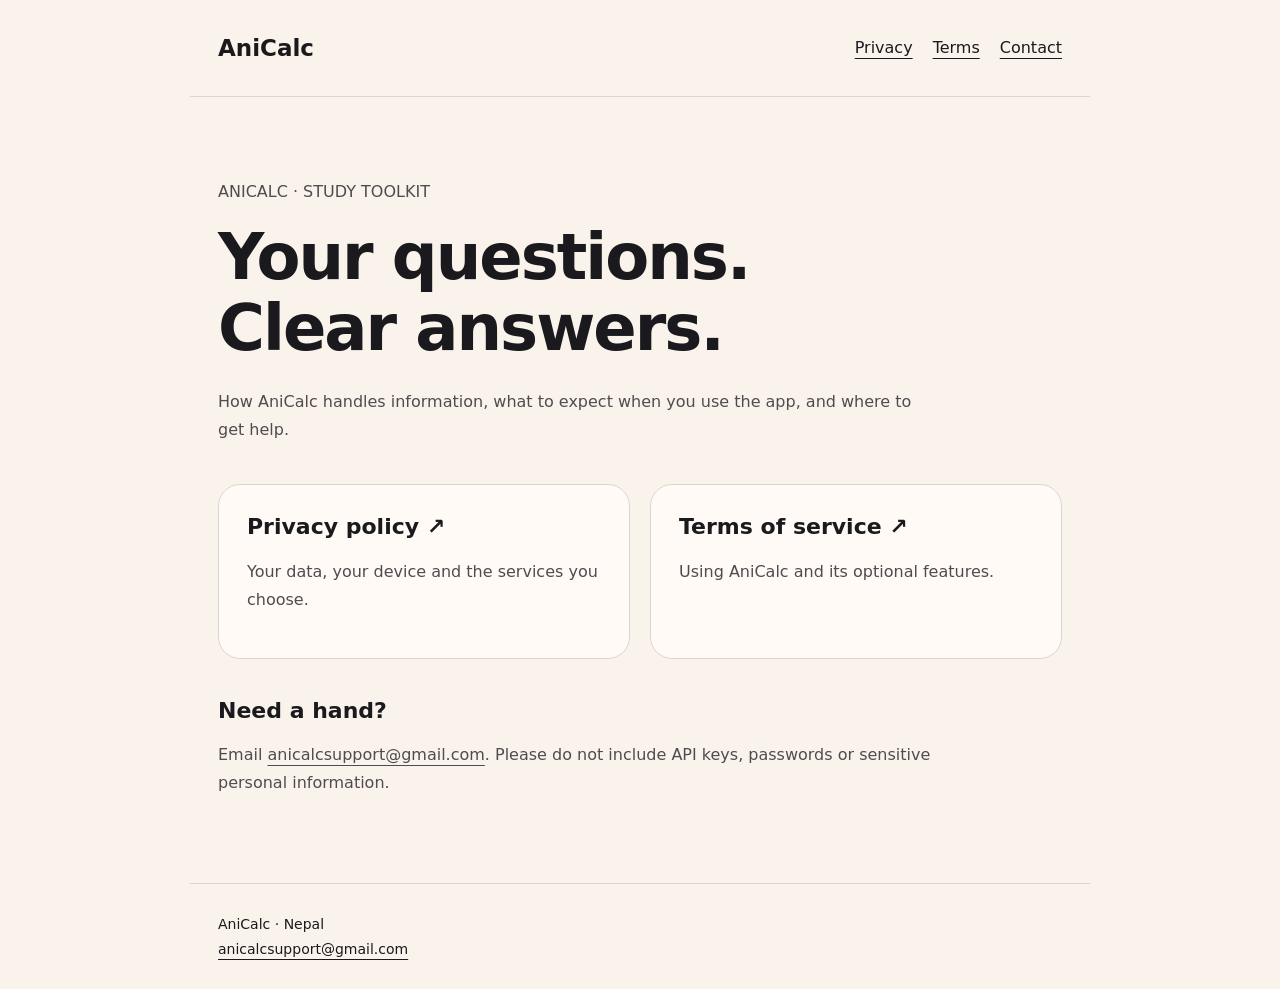
==== index.html @ 3dc08ce0 "Publish AniCalc legal and support pages" ====
<!doctype html><html lang="en"><head><meta charset="utf-8"><meta name="viewport" content="width=device-width,initial-scale=1"><title>Privacy and support | AniCalc</title><meta name="description" content="AniCalc privacy, terms and support"><link rel="stylesheet" href="style.css"></head><body><header><a href="index.html">AniCalc</a><nav aria-label="Main"><a href="privacy.html">Privacy</a><a href="terms.html">Terms</a><a href="mailto:anicalcsupport@gmail.com">Contact</a></nav></header><main><p>ANICALC · STUDY TOOLKIT</p><h1>Your questions.<br>Clear answers.</h1><p>How AniCalc handles information, what to expect when you use the app, and where to get help.</p><div class="cards"><a class="card" href="privacy.html"><h2>Privacy policy ↗</h2><p>Your data, your device and the services you choose.</p></a><a class="card" href="terms.html"><h2>Terms of service ↗</h2><p>Using AniCalc and its optional features.</p></a></div><h2>Need a hand?</h2><p>Email <a href="mailto:anicalcsupport@gmail.com">anicalcsupport@gmail.com</a>. Please do not include API keys, passwords or sensitive personal information.</p></main><footer>AniCalc · Nepal<br><a href="mailto:anicalcsupport@gmail.com">anicalcsupport@gmail.com</a></footer></body></html>
---- style.css ----
*{box-sizing:border-box}body{margin:0;background:#faf3ec;color:#1a191d;font-family:system-ui,-apple-system,Segoe UI,sans-serif;line-height:1.75}header,main,footer{max-width:900px;margin:auto;padding:28px}header{display:flex;align-items:center;justify-content:space-between;border-bottom:1px solid #ddd5cd;gap:24px}nav{display:flex;gap:20px;flex-wrap:wrap}a{color:inherit;text-underline-offset:5px}header>a{font-size:23px;font-weight:750;text-decoration:none}main{padding-top:65px;padding-bottom:70px}h1{font-size:clamp(36px,7vw,64px);line-height:1.1;letter-spacing:-2px;margin:0 0 25px}h2{font-size:22px;line-height:1.3;margin:38px 0 12px}p{max-width:720px;color:#514b50}footer{font-size:14px;border-top:1px solid #ddd5cd}.cards{display:grid;grid-template-columns:repeat(auto-fit,minmax(230px,1fr));gap:20px;margin-top:40px}.card{display:block;border:1px solid #ddd5cd;border-radius:22px;padding:28px;text-decoration:none;background:#fffaf5}.card:hover{border-color:#1a191d}.card h2{margin:0}a:focus-visible{outline:3px solid #514b50;outline-offset:6px}@media(max-width:480px){header{align-items:flex-start;flex-direction:column}main{padding-top:40px}}
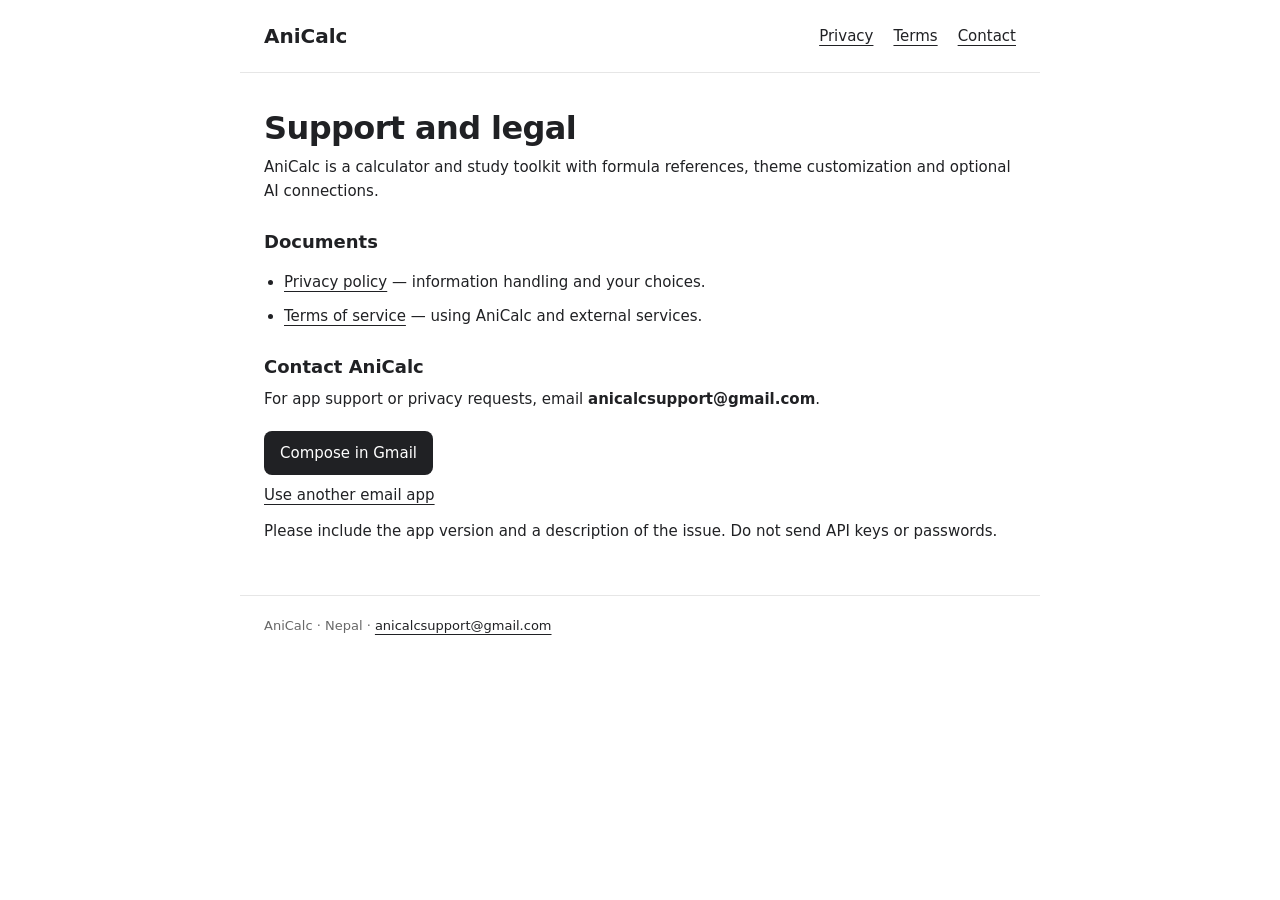
==== commit e4613f55: "Simplify legal documents and add prefilled Gmail contact links" ====
--- a/index.html
+++ b/index.html
@@ -1 +1 @@
-<!doctype html><html lang="en"><head><meta charset="utf-8"><meta name="viewport" content="width=device-width,initial-scale=1"><title>Privacy and support | AniCalc</title><meta name="description" content="AniCalc privacy, terms and support"><link rel="stylesheet" href="style.css"></head><body><header><a href="index.html">AniCalc</a><nav aria-label="Main"><a href="privacy.html">Privacy</a><a href="terms.html">Terms</a><a href="mailto:anicalcsupport@gmail.com">Contact</a></nav></header><main><p>ANICALC · STUDY TOOLKIT</p><h1>Your questions.<br>Clear answers.</h1><p>How AniCalc handles information, what to expect when you use the app, and where to get help.</p><div class="cards"><a class="card" href="privacy.html"><h2>Privacy policy ↗</h2><p>Your data, your device and the services you choose.</p></a><a class="card" href="terms.html"><h2>Terms of service ↗</h2><p>Using AniCalc and its optional features.</p></a></div><h2>Need a hand?</h2><p>Email <a href="mailto:anicalcsupport@gmail.com">anicalcsupport@gmail.com</a>. Please do not include API keys, passwords or sensitive personal information.</p></main><footer>AniCalc · Nepal<br><a href="mailto:anicalcsupport@gmail.com">anicalcsupport@gmail.com</a></footer></body></html>+<!doctype html><html lang="en"><head><meta charset="utf-8"><meta name="viewport" content="width=device-width,initial-scale=1"><meta name="description" content="AniCalc privacy policy, terms of service and contact details"><title>Support and legal | AniCalc</title><link rel="stylesheet" href="style.css"></head><body><header><a href="index.html">AniCalc</a><nav aria-label="Main navigation"><a href="privacy.html">Privacy</a><a href="terms.html">Terms</a><a href="index.html#contact">Contact</a></nav></header><main><h1>Support and legal</h1><p>AniCalc is a calculator and study toolkit with formula references, theme customization and optional AI connections.</p><h2>Documents</h2><ul><li><a href="privacy.html">Privacy policy</a> — information handling and your choices.</li><li><a href="terms.html">Terms of service</a> — using AniCalc and external services.</li></ul><section id="contact"><h2>Contact AniCalc</h2><p>For app support or privacy requests, email <strong>anicalcsupport@gmail.com</strong>.</p><a class="contact" href="https://mail.google.com/mail/?view=cm&amp;fs=1&amp;to=anicalcsupport%40gmail.com&amp;su=AniCalc%20support" target="_blank" rel="noopener">Compose in Gmail</a><p><a href="mailto:anicalcsupport@gmail.com?subject=AniCalc%20support">Use another email app</a></p><p>Please include the app version and a description of the issue. Do not send API keys or passwords.</p></section></main><footer>AniCalc · Nepal · <a href="https://mail.google.com/mail/?view=cm&amp;fs=1&amp;to=anicalcsupport%40gmail.com&amp;su=AniCalc%20support" target="_blank" rel="noopener">anicalcsupport@gmail.com</a></footer></body></html>
--- a/style.css
+++ b/style.css
@@ -1 +1 @@
-*{box-sizing:border-box}body{margin:0;background:#faf3ec;color:#1a191d;font-family:system-ui,-apple-system,Segoe UI,sans-serif;line-height:1.75}header,main,footer{max-width:900px;margin:auto;padding:28px}header{display:flex;align-items:center;justify-content:space-between;border-bottom:1px solid #ddd5cd;gap:24px}nav{display:flex;gap:20px;flex-wrap:wrap}a{color:inherit;text-underline-offset:5px}header>a{font-size:23px;font-weight:750;text-decoration:none}main{padding-top:65px;padding-bottom:70px}h1{font-size:clamp(36px,7vw,64px);line-height:1.1;letter-spacing:-2px;margin:0 0 25px}h2{font-size:22px;line-height:1.3;margin:38px 0 12px}p{max-width:720px;color:#514b50}footer{font-size:14px;border-top:1px solid #ddd5cd}.cards{display:grid;grid-template-columns:repeat(auto-fit,minmax(230px,1fr));gap:20px;margin-top:40px}.card{display:block;border:1px solid #ddd5cd;border-radius:22px;padding:28px;text-decoration:none;background:#fffaf5}.card:hover{border-color:#1a191d}.card h2{margin:0}a:focus-visible{outline:3px solid #514b50;outline-offset:6px}@media(max-width:480px){header{align-items:flex-start;flex-direction:column}main{padding-top:40px}}+*{box-sizing:border-box}body{margin:0;background:#fff;color:#202124;font:15px/1.6 system-ui,-apple-system,Segoe UI,sans-serif}header,main,footer{max-width:800px;margin:auto;padding:20px 24px}header{display:flex;align-items:center;justify-content:space-between;gap:24px;border-bottom:1px solid #e6e6e6}header>a{font-size:20px;font-weight:650;text-decoration:none}nav{display:flex;gap:20px;flex-wrap:wrap}a{color:#202124;text-underline-offset:4px}a:hover{text-decoration-thickness:2px}main{padding-top:36px;padding-bottom:40px}h1{font-size:32px;line-height:1.2;letter-spacing:-.6px;margin:0 0 8px}h2{font-size:18px;line-height:1.4;margin:26px 0 8px}p{margin:0 0 12px}small,.date{color:#686868;font-size:13px}footer{border-top:1px solid #e6e6e6;font-size:13px;color:#686868}ul{padding-left:20px}li{margin:10px 0}.contents{margin:20px 0;padding:12px 0;border-top:1px solid #e6e6e6;border-bottom:1px solid #e6e6e6}.contents summary{cursor:pointer;font-size:14px}.toc{display:block;padding:8px 0 0;margin:0}.toc a{display:block;font-size:14px;margin:4px 0}.contact{display:inline-block;margin:8px 0;padding:10px 16px;background:#202124;color:#fff;border-radius:8px;text-decoration:none}a:focus-visible{outline:2px solid #202124;outline-offset:5px}@media(max-width:480px){header,main,footer{padding-left:20px;padding-right:20px}header{align-items:flex-start;flex-direction:column;gap:12px}nav{gap:18px}h1{font-size:29px}}@media(prefers-reduced-motion:no-preference){html{scroll-behavior:smooth}}
